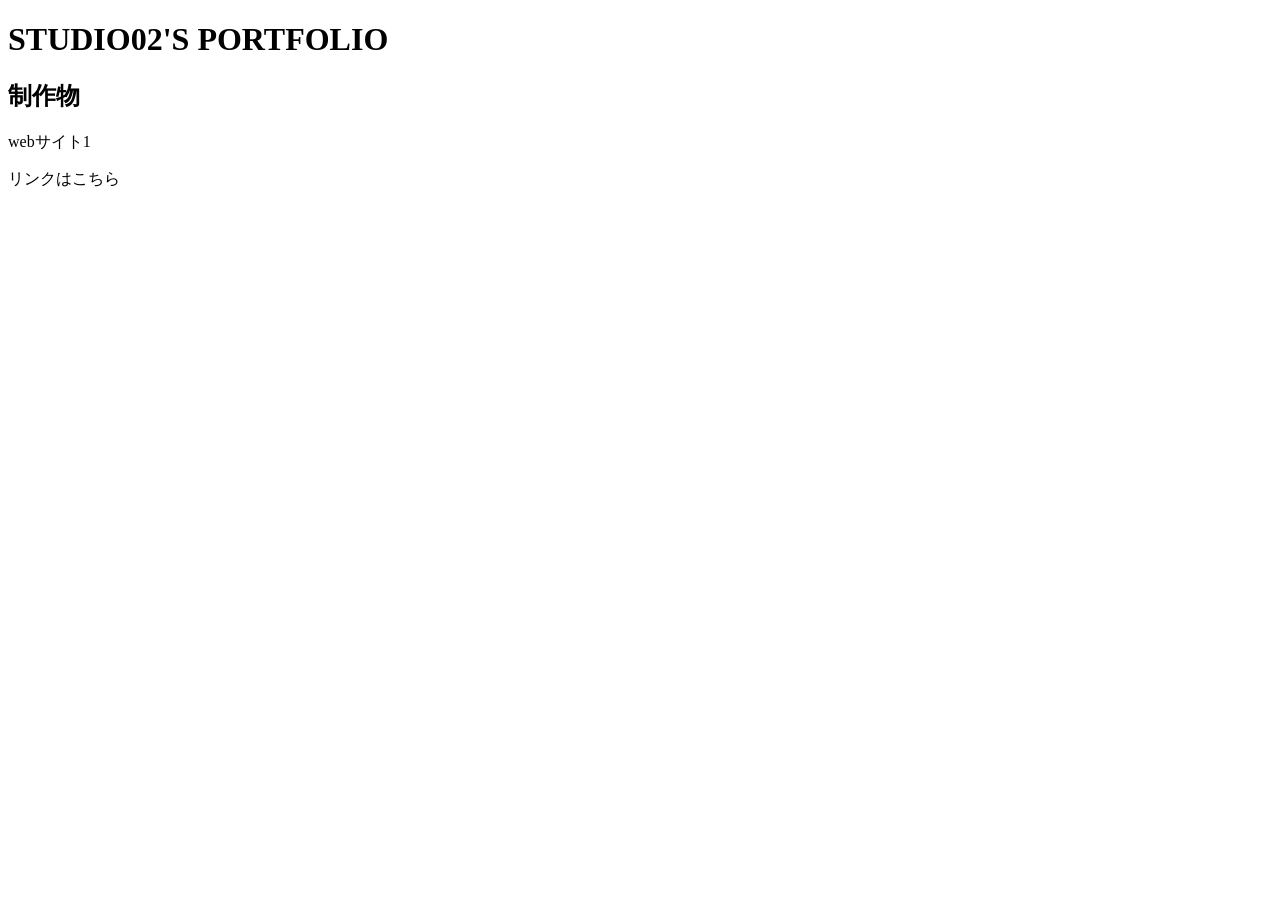
==== index.html @ 2d39c06c "firstコミット" ====
<!DOCTYPE html>
<html lang="ja">
<head>
    <meta charset="UTF-8">
    <meta name="portfolio" content="width=device-width, initial-scale=1.0">
    <title>STUDIO02'S PORTFOLIO</title>
    <meta name="description" content="ポートフォリオのサイト">
</head>
<body>
    <header>
        <h1>STUDIO02'S PORTFOLIO</h1>
    </header>

    <main>
        <section>
            <h2>制作物</h2>
            <p>webサイト1</p>
            リンクはこちら
        </section>
    </main>
</body>
</html>
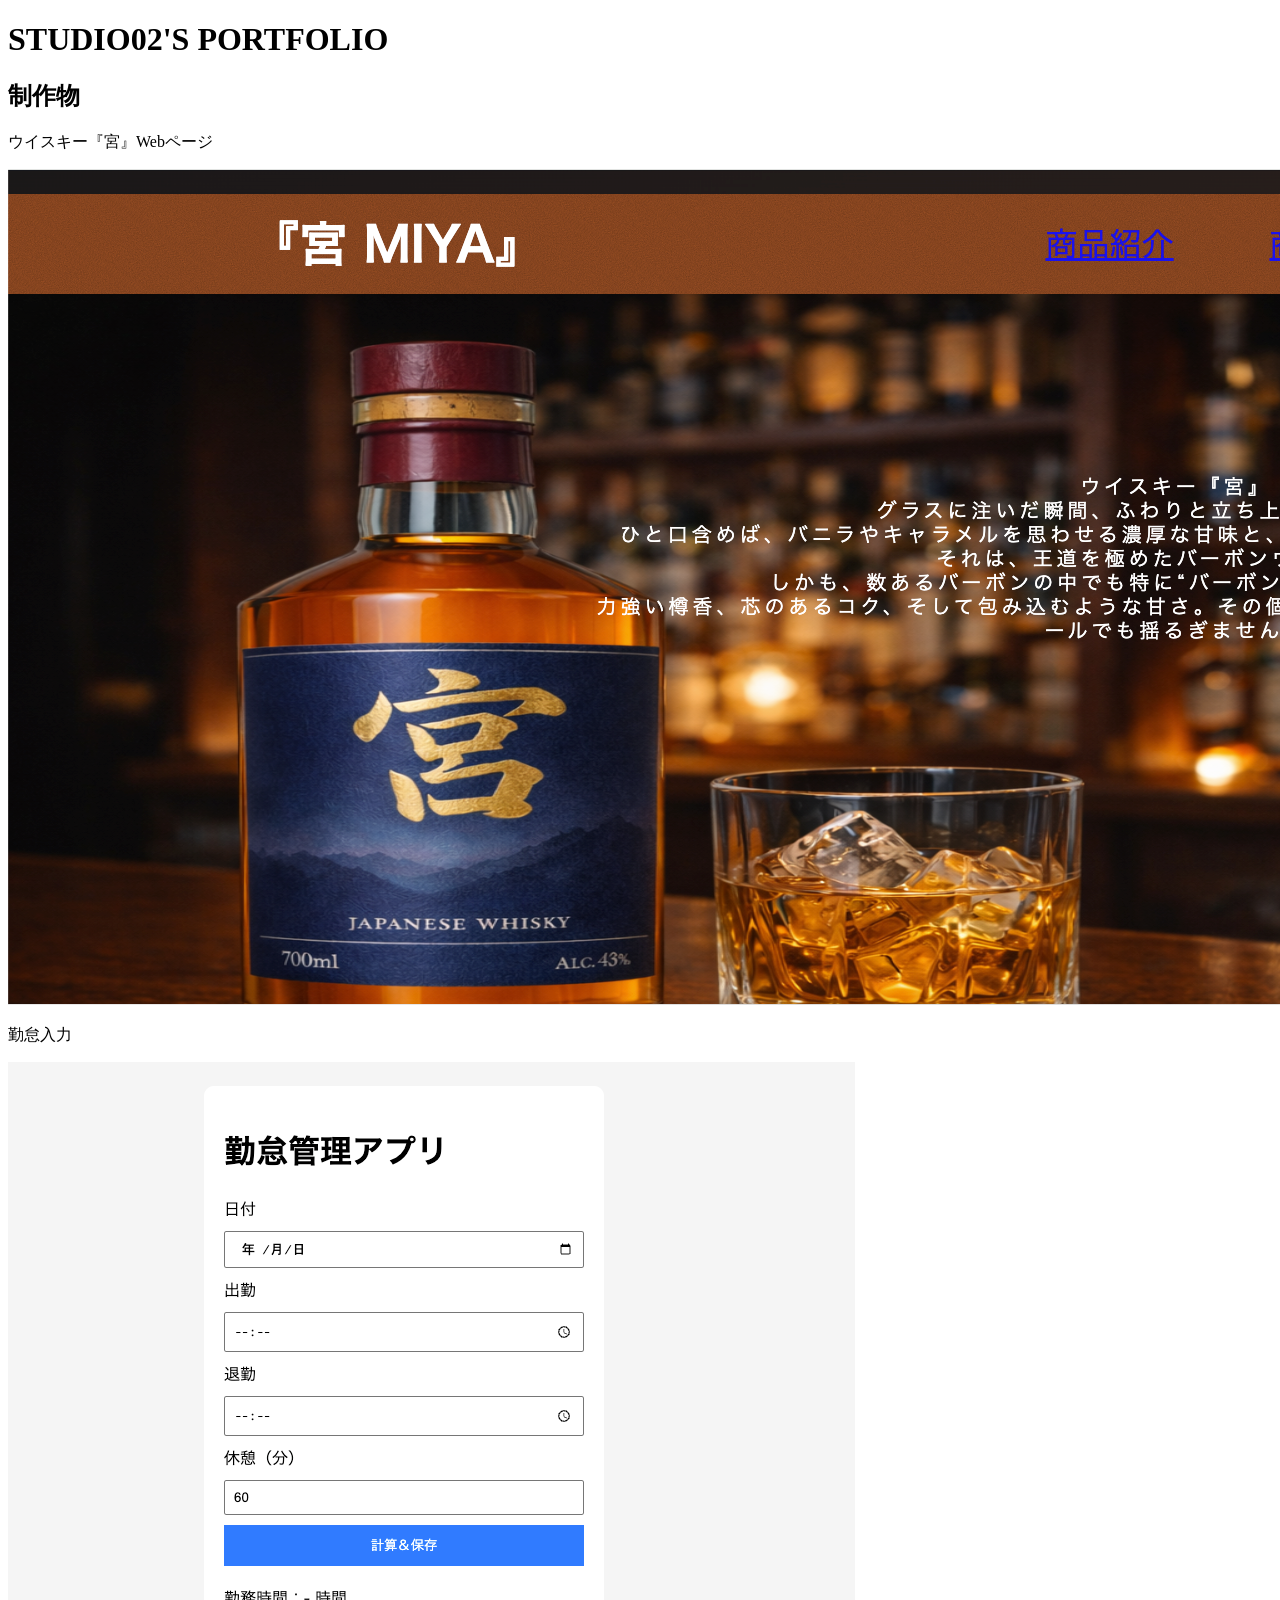
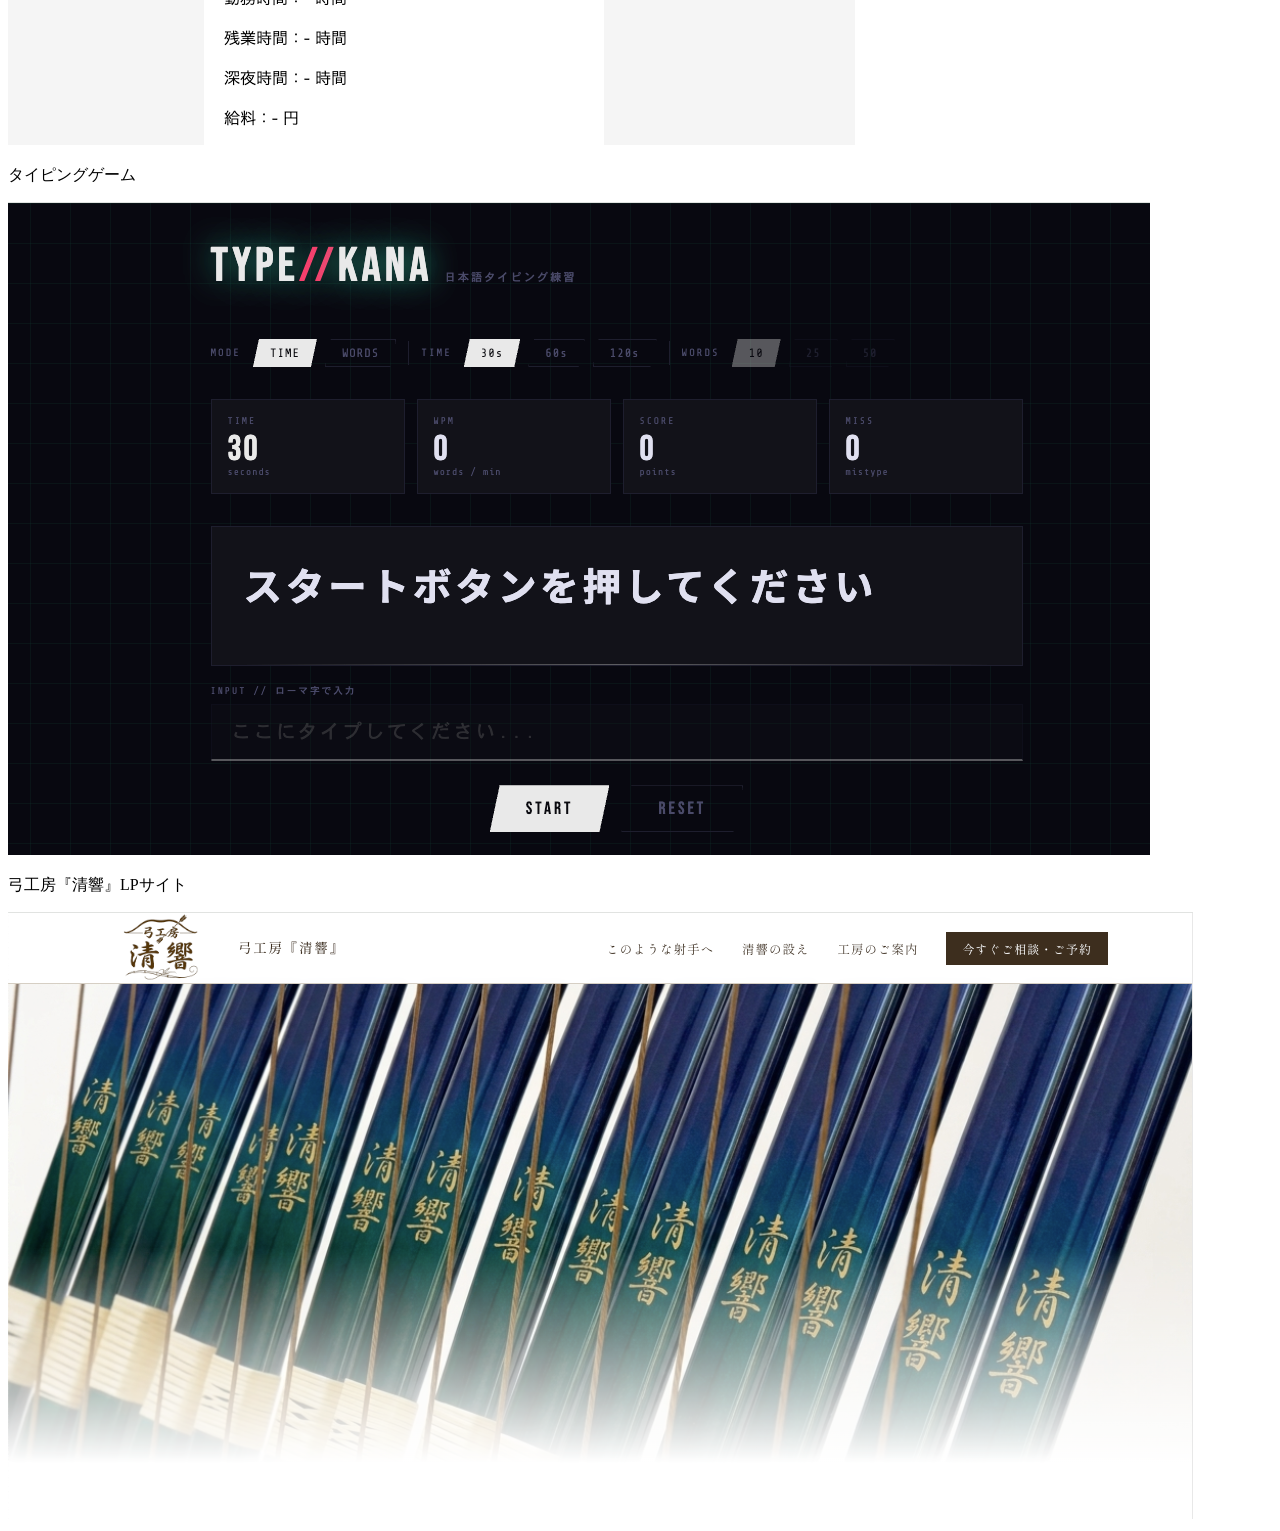
==== commit 7530e477: "2回目のコミット_サムネイルの追加" ====
--- a/index.html
+++ b/index.html
@@ -14,8 +14,17 @@
     <main>
         <section>
             <h2>制作物</h2>
-            <p>webサイト1</p>
-            リンクはこちら
+            <p>ウイスキー『宮』Webページ</p>
+            <a href="https://yoshida9029.github.io/miyawebpage/"><img src="img/miya_hp.png" alt="ウイスキーサイトのサムネイル"></a>
+
+            <p>勤怠入力</p>
+            <a href="https://yoshida9029.github.io/Attendance_check/"><img src="img/Attendance_check.png" alt="勤怠入力サイトのサムネイル"></a>
+
+            <p>タイピングゲーム</p>
+            <a href="https://yoshida9029.github.io/typing_app/"><img src="img/typing_app.png" alt="タイピングゲームのサムネイル"></a>
+
+            <p>弓工房『清響』LPサイト</p>
+            <a href="https://yoshida9029.github.io/yumikoubou_lp/"><img src="img/yumikoubou_lp.png" alt="弓工房のサムネイル"></a>
         </section>
     </main>
 </body>
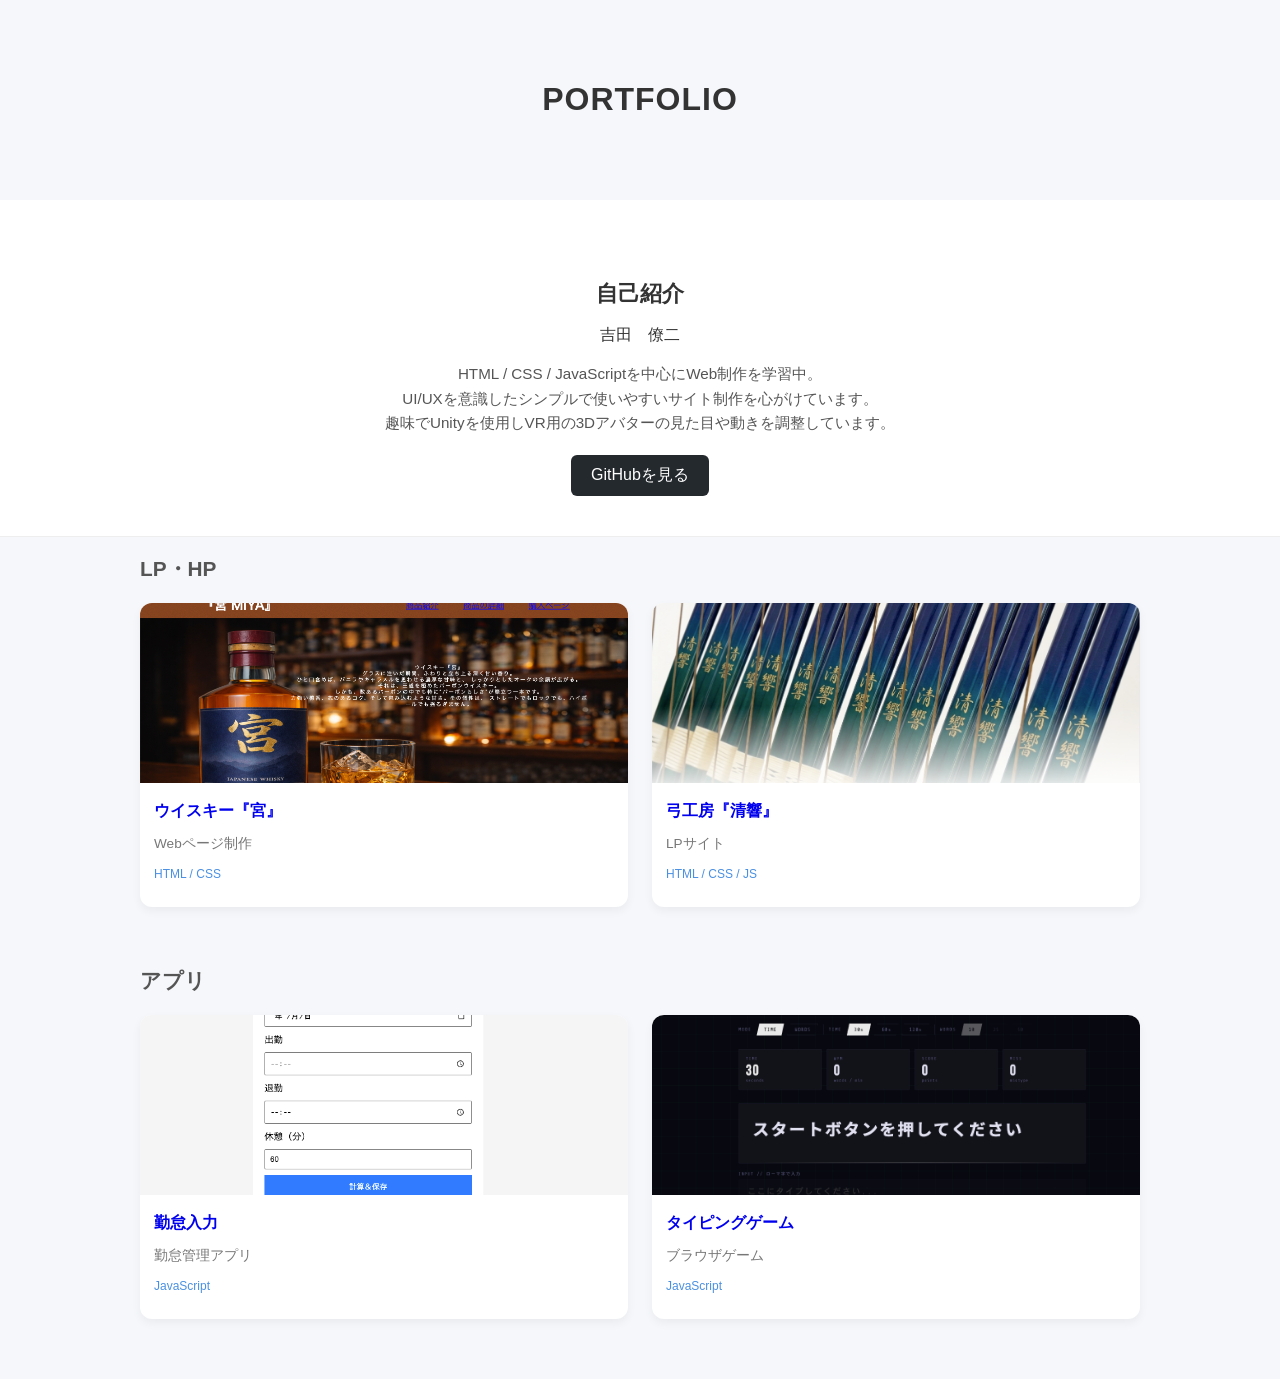
==== commit 3ad7e707: "3回目のコミット_ベースの完成" ====
--- a/index.html
+++ b/index.html
@@ -2,30 +2,103 @@
 <html lang="ja">
 <head>
     <meta charset="UTF-8">
-    <meta name="portfolio" content="width=device-width, initial-scale=1.0">
-    <title>STUDIO02'S PORTFOLIO</title>
+    <meta name="viewport" content="width=device-width, initial-scale=1.0">
+    <title>PORTFOLIO</title>
     <meta name="description" content="ポートフォリオのサイト">
+    <link rel="stylesheet" href="css/style.css">
 </head>
+
 <body>
-    <header>
-        <h1>STUDIO02'S PORTFOLIO</h1>
-    </header>
 
-    <main>
-        <section>
-            <h2>制作物</h2>
-            <p>ウイスキー『宮』Webページ</p>
-            <a href="https://yoshida9029.github.io/miyawebpage/"><img src="img/miya_hp.png" alt="ウイスキーサイトのサムネイル"></a>
+<header class="header">
+    <h1>PORTFOLIO</h1>
+</header>
 
-            <p>勤怠入力</p>
-            <a href="https://yoshida9029.github.io/Attendance_check/"><img src="img/Attendance_check.png" alt="勤怠入力サイトのサムネイル"></a>
+<main class="main">
 
-            <p>タイピングゲーム</p>
-            <a href="https://yoshida9029.github.io/typing_app/"><img src="img/typing_app.png" alt="タイピングゲームのサムネイル"></a>
+    <section class="about">
+    <div class="about__inner">
+        <h2>自己紹介</h2>
+        <p class="name">吉田　僚二</p>
+        <p class="about__text">
+            HTML / CSS / JavaScriptを中心にWeb制作を学習中。<br>
+            UI/UXを意識したシンプルで使いやすいサイト制作を心がけています。<br>
+            趣味でUnityを使用しVR用の3Dアバターの見た目や動きを調整しています。
+        </p>
 
-            <p>弓工房『清響』LPサイト</p>
-            <a href="https://yoshida9029.github.io/yumikoubou_lp/"><img src="img/yumikoubou_lp.png" alt="弓工房のサムネイル"></a>
-        </section>
-    </main>
+        <a href="https://github.com/yoshida9029" target="_blank" class="github">
+            GitHubを見る 
+        </a>
+    </div>
+</section>
+
+    <!-- LP・HP -->
+    <section class="works">
+        <h2>LP・HP</h2>
+
+        <div class="grid">
+
+            <a href="https://yoshida9029.github.io/miyawebpage/" target="_blank" class="card">
+                <div class="card__img">
+                    <img src="img/miya_hp.png" alt="">
+                    <span class="overlay">View</span>
+                </div>
+                <div class="card__body">
+                    <h3>ウイスキー『宮』</h3>
+                    <p class="desc">Webページ制作</p>
+                    <p class="tag">HTML / CSS</p>
+                </div>
+            </a>
+
+            <a href="https://yoshida9029.github.io/yumikoubou_lp/" target="_blank" class="card">
+                <div class="card__img">
+                    <img src="img/yumikoubou_lp.png" alt="">
+                    <span class="overlay">View</span>
+                </div>
+                <div class="card__body">
+                    <h3>弓工房『清響』</h3>
+                    <p class="desc">LPサイト</p>
+                    <p class="tag">HTML / CSS / JS</p>
+                </div>
+            </a>
+
+        </div>
+    </section>
+
+    <!-- アプリ -->
+    <section class="works">
+        <h2>アプリ</h2>
+
+        <div class="grid">
+
+            <a href="https://yoshida9029.github.io/Attendance_check/" target="_blank" class="card">
+                <div class="card__img">
+                    <img src="img/Attendance_check.png" alt="">
+                    <span class="overlay">View</span>
+                </div>
+                <div class="card__body">
+                    <h3>勤怠入力</h3>
+                    <p class="desc">勤怠管理アプリ</p>
+                    <p class="tag">JavaScript</p>
+                </div>
+            </a>
+
+            <a href="https://yoshida9029.github.io/typing_app/" target="_blank" class="card">
+                <div class="card__img">
+                    <img src="img/typing_app.png" alt="">
+                    <span class="overlay">View</span>
+                </div>
+                <div class="card__body">
+                    <h3>タイピングゲーム</h3>
+                    <p class="desc">ブラウザゲーム</p>
+                    <p class="tag">JavaScript</p>
+                </div>
+            </a>
+
+        </div>
+    </section>
+
+</main>
+
 </body>
 </html>
--- a/css/style.css
+++ b/css/style.css
@@ -0,0 +1,138 @@
+@charset "UTF-8";
+body {
+  margin: 0;
+  font-family: sans-serif;
+  background: #f5f7fa;
+  color: #333;
+}
+
+/* ヘッダー */
+.header {
+  text-align: center;
+  padding: 60px 20px;
+}
+.header h1 {
+  font-size: 2rem;
+  letter-spacing: 1px;
+}
+
+/* セクション */
+.about {
+  padding: 60px 20px 40px;
+  background: #fff;
+  border-bottom: 1px solid #eee;
+}
+
+.about__inner {
+  max-width: 800px;
+  margin: 0 auto;
+  text-align: center;
+}
+
+.about h2 {
+  margin-bottom: 10px;
+  font-size: 1.4rem;
+}
+
+.about__text {
+  font-size: 0.95rem;
+  color: #555;
+  margin-bottom: 20px;
+  line-height: 1.6;
+}
+
+/* GitHubボタン */
+.github {
+  display: inline-block;
+  padding: 10px 20px;
+  background: #24292e;
+  color: #fff;
+  text-decoration: none;
+  border-radius: 6px;
+  transition: 0.3s;
+}
+
+.github:hover {
+  background: #444;
+}
+
+.works {
+  max-width: 1000px;
+  margin: 0 auto 60px;
+  padding: 0 20px;
+}
+.works h2 {
+  margin-bottom: 20px;
+  font-size: 1.3rem;
+  color: #555;
+}
+
+/* グリッド */
+.grid {
+  display: grid;
+  grid-template-columns: repeat(auto-fit, minmax(250px, 1fr));
+  gap: 24px;
+}
+
+/* カード */
+.card {
+  display: block;
+  text-decoration: none;
+  background: #fff;
+  border-radius: 12px;
+  overflow: hidden;
+  transition: 0.3s;
+  box-shadow: 0 4px 10px rgba(0, 0, 0, 0.05);
+}
+
+/* 画像 */
+.card__img {
+  position: relative;
+}
+.card__img img {
+  width: 100%;
+  height: 180px;
+  -o-object-fit: cover;
+     object-fit: cover;
+}
+
+/* overlay */
+.overlay {
+  position: absolute;
+  inset: 0;
+  background: rgba(0, 0, 0, 0.4);
+  color: #fff;
+  display: flex;
+  justify-content: center;
+  align-items: center;
+  font-size: 1.1rem;
+  opacity: 0;
+  transition: 0.3s;
+}
+
+/* テキスト */
+.card__body {
+  padding: 14px;
+}
+.card__body h3 {
+  margin: 0 0 6px;
+  font-size: 1rem;
+}
+.card__body .desc {
+  font-size: 0.85rem;
+  color: #777;
+}
+.card__body .tag {
+  font-size: 0.75rem;
+  margin-top: 6px;
+  color: #4a90e2;
+}
+
+/* hover */
+.card:hover {
+  transform: translateY(-5px);
+  box-shadow: 0 10px 25px rgba(0, 0, 0, 0.1);
+}
+.card:hover .overlay {
+  opacity: 1;
+}/*# sourceMappingURL=style.css.map */
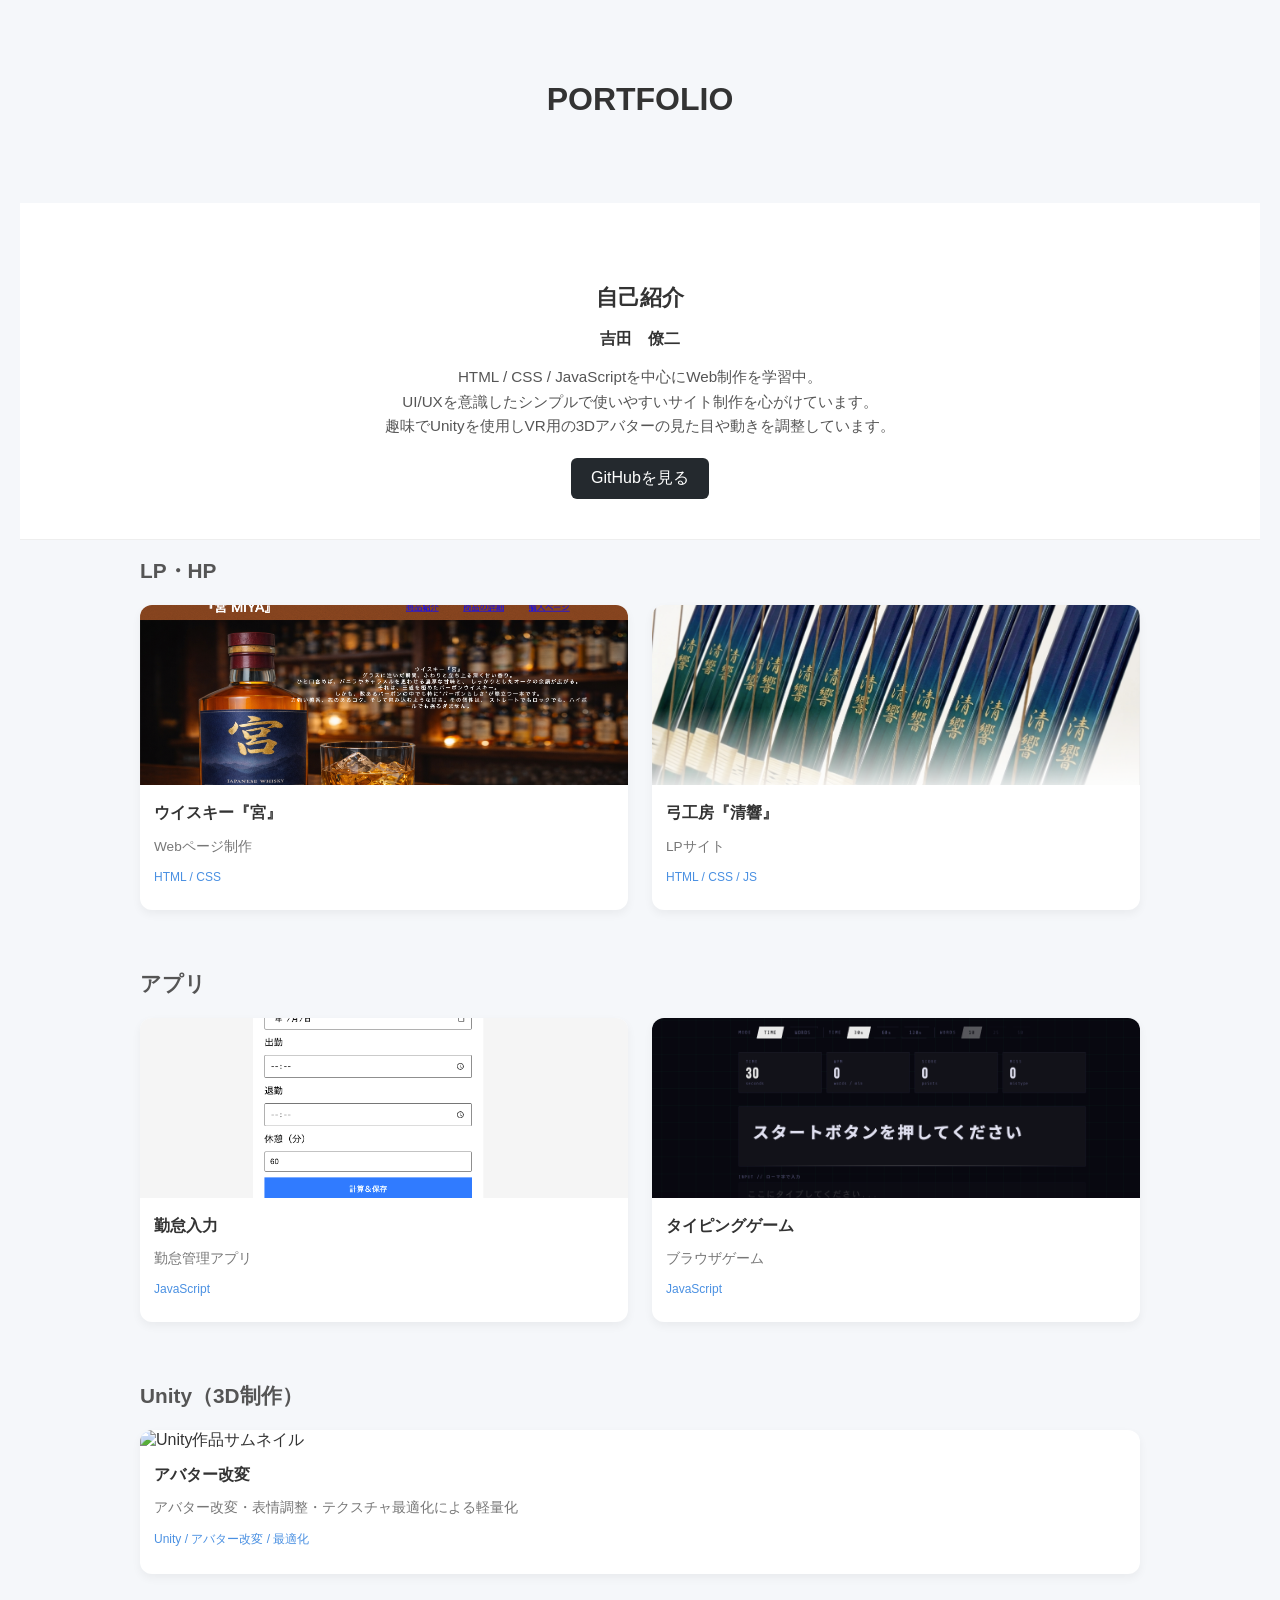
==== commit ce76c6bf: "3回目のコミット_Unityページ追加" ====
--- a/index.html
+++ b/index.html
@@ -16,21 +16,22 @@
 
 <main class="main">
 
+    <!-- 自己紹介 -->
     <section class="about">
-    <div class="about__inner">
-        <h2>自己紹介</h2>
-        <p class="name">吉田　僚二</p>
-        <p class="about__text">
-            HTML / CSS / JavaScriptを中心にWeb制作を学習中。<br>
-            UI/UXを意識したシンプルで使いやすいサイト制作を心がけています。<br>
-            趣味でUnityを使用しVR用の3Dアバターの見た目や動きを調整しています。
-        </p>
+        <div class="about__inner">
+            <h2>自己紹介</h2>
+            <p class="name">吉田　僚二</p>
+            <p class="about__text">
+                HTML / CSS / JavaScriptを中心にWeb制作を学習中。<br>
+                UI/UXを意識したシンプルで使いやすいサイト制作を心がけています。<br>
+                趣味でUnityを使用しVR用の3Dアバターの見た目や動きを調整しています。
+            </p>
 
-        <a href="https://github.com/yoshida9029" target="_blank" class="github">
-            GitHubを見る 
-        </a>
-    </div>
-</section>
+            <a href="https://github.com/yoshida9029" target="_blank" class="github">
+                GitHubを見る 
+            </a>
+        </div>
+    </section>
 
     <!-- LP・HP -->
     <section class="works">
@@ -41,7 +42,7 @@
             <a href="https://yoshida9029.github.io/miyawebpage/" target="_blank" class="card">
                 <div class="card__img">
                     <img src="img/miya_hp.png" alt="">
-                    <span class="overlay">View</span>
+                    <span class="overlay">ウイスキーの紹介HP</span>
                 </div>
                 <div class="card__body">
                     <h3>ウイスキー『宮』</h3>
@@ -53,7 +54,7 @@
             <a href="https://yoshida9029.github.io/yumikoubou_lp/" target="_blank" class="card">
                 <div class="card__img">
                     <img src="img/yumikoubou_lp.png" alt="">
-                    <span class="overlay">View</span>
+                    <span class="overlay">和弓のLPサイト</span>
                 </div>
                 <div class="card__body">
                     <h3>弓工房『清響』</h3>
@@ -74,7 +75,7 @@
             <a href="https://yoshida9029.github.io/Attendance_check/" target="_blank" class="card">
                 <div class="card__img">
                     <img src="img/Attendance_check.png" alt="">
-                    <span class="overlay">View</span>
+                    <span class="overlay">勤怠管理アプリ</span>
                 </div>
                 <div class="card__body">
                     <h3>勤怠入力</h3>
@@ -86,7 +87,7 @@
             <a href="https://yoshida9029.github.io/typing_app/" target="_blank" class="card">
                 <div class="card__img">
                     <img src="img/typing_app.png" alt="">
-                    <span class="overlay">View</span>
+                    <span class="overlay">タイピングゲーム</span>
                 </div>
                 <div class="card__body">
                     <h3>タイピングゲーム</h3>
@@ -98,6 +99,32 @@
         </div>
     </section>
 
+    <!-- Unity（新規追加） -->
+    <section class="works">
+        <h2>Unity（3D制作）</h2>
+
+        <div class="grid">
+
+            <a href="unity.html" class="card">
+                <div class="card__img">
+                    <img src="img/unity_thumb.png" alt="Unity作品サムネイル">
+                    <span class="overlay">Detail</span>
+                </div>
+                <div class="card__body">
+                    <h3>アバター改変</h3>
+                    <p class="desc">
+                    アバター改変・表情調整・テクスチャ最適化による軽量化
+                    </p>
+
+                    <p class="tag">
+                    Unity / アバター改変 / 最適化
+                    </p>
+                </div>
+            </a>
+
+        </div>
+    </section>
+
 </main>
 
 </body>
--- a/css/style.css
+++ b/css/style.css
@@ -1,4 +1,7 @@
 @charset "UTF-8";
+/* ====================
+   共通（ベース）
+==================== */
 body {
   margin: 0;
   font-family: sans-serif;
@@ -6,17 +9,37 @@
   color: #333;
 }
 
-/* ヘッダー */
+a {
+  text-decoration: none;
+  color: inherit;
+}
+
+/* ====================
+   ヘッダー
+==================== */
 .header {
   text-align: center;
   padding: 60px 20px;
 }
 .header h1 {
+  margin-bottom: 5px;
   font-size: 2rem;
-  letter-spacing: 1px;
-}
-
-/* セクション */
+}
+.header .sub {
+  color: #777;
+  font-size: 0.9rem;
+}
+
+/* ====================
+   メイン
+==================== */
+.main {
+  padding: 20px;
+}
+
+/* ====================
+   About（自己紹介）
+==================== */
 .about {
   padding: 60px 20px 40px;
   background: #fff;
@@ -32,6 +55,11 @@
 .about h2 {
   margin-bottom: 10px;
   font-size: 1.4rem;
+}
+
+.name {
+  font-weight: bold;
+  margin-bottom: 10px;
 }
 
 .about__text {
@@ -41,13 +69,11 @@
   line-height: 1.6;
 }
 
-/* GitHubボタン */
 .github {
   display: inline-block;
   padding: 10px 20px;
   background: #24292e;
   color: #fff;
-  text-decoration: none;
   border-radius: 6px;
   transition: 0.3s;
 }
@@ -56,6 +82,9 @@
   background: #444;
 }
 
+/* ====================
+   作品（トップページ）
+==================== */
 .works {
   max-width: 1000px;
   margin: 0 auto 60px;
@@ -67,7 +96,6 @@
   color: #555;
 }
 
-/* グリッド */
 .grid {
   display: grid;
   grid-template-columns: repeat(auto-fit, minmax(250px, 1fr));
@@ -77,7 +105,6 @@
 /* カード */
 .card {
   display: block;
-  text-decoration: none;
   background: #fff;
   border-radius: 12px;
   overflow: hidden;
@@ -96,7 +123,7 @@
      object-fit: cover;
 }
 
-/* overlay */
+/* オーバーレイ */
 .overlay {
   position: absolute;
   inset: 0;
@@ -135,4 +162,79 @@
 }
 .card:hover .overlay {
   opacity: 1;
+}
+
+/* ====================
+   Unityページ
+==================== */
+.unity {
+  max-width: 900px;
+  margin: 0 auto;
+}
+
+/* 説明 */
+.unity .intro {
+  margin-bottom: 50px;
+  text-align: center;
+  line-height: 1.7;
+  color: #555;
+}
+
+/* Before / After */
+.compare {
+  display: flex;
+  gap: 20px;
+  margin-bottom: 15px;
+}
+
+.compare__item {
+  flex: 1;
+  text-align: center;
+}
+.compare__item img {
+  width: 100%;
+  border-radius: 12px;
+  background: #fff;
+  padding: 6px;
+  box-shadow: 0 4px 12px rgba(0, 0, 0, 0.06);
+}
+.compare__item p {
+  margin-top: 8px;
+  font-size: 0.85rem;
+  color: #777;
+}
+
+/* Unity専用説明 */
+.unity-desc {
+  margin-bottom: 50px;
+  font-size: 0.9rem;
+  color: #444;
+  text-align: center;
+  line-height: 1.6;
+}
+
+/* 戻るリンク */
+.back {
+  text-align: center;
+  margin-top: 60px;
+}
+.back a {
+  font-size: 0.9rem;
+  color: #4a90e2;
+  transition: 0.2s;
+}
+.back a:hover {
+  opacity: 0.7;
+}
+
+/* ====================
+   レスポンシブ
+==================== */
+@media (max-width: 600px) {
+  .header h1 {
+    font-size: 1.5rem;
+  }
+  .compare {
+    flex-direction: column;
+  }
 }/*# sourceMappingURL=style.css.map */
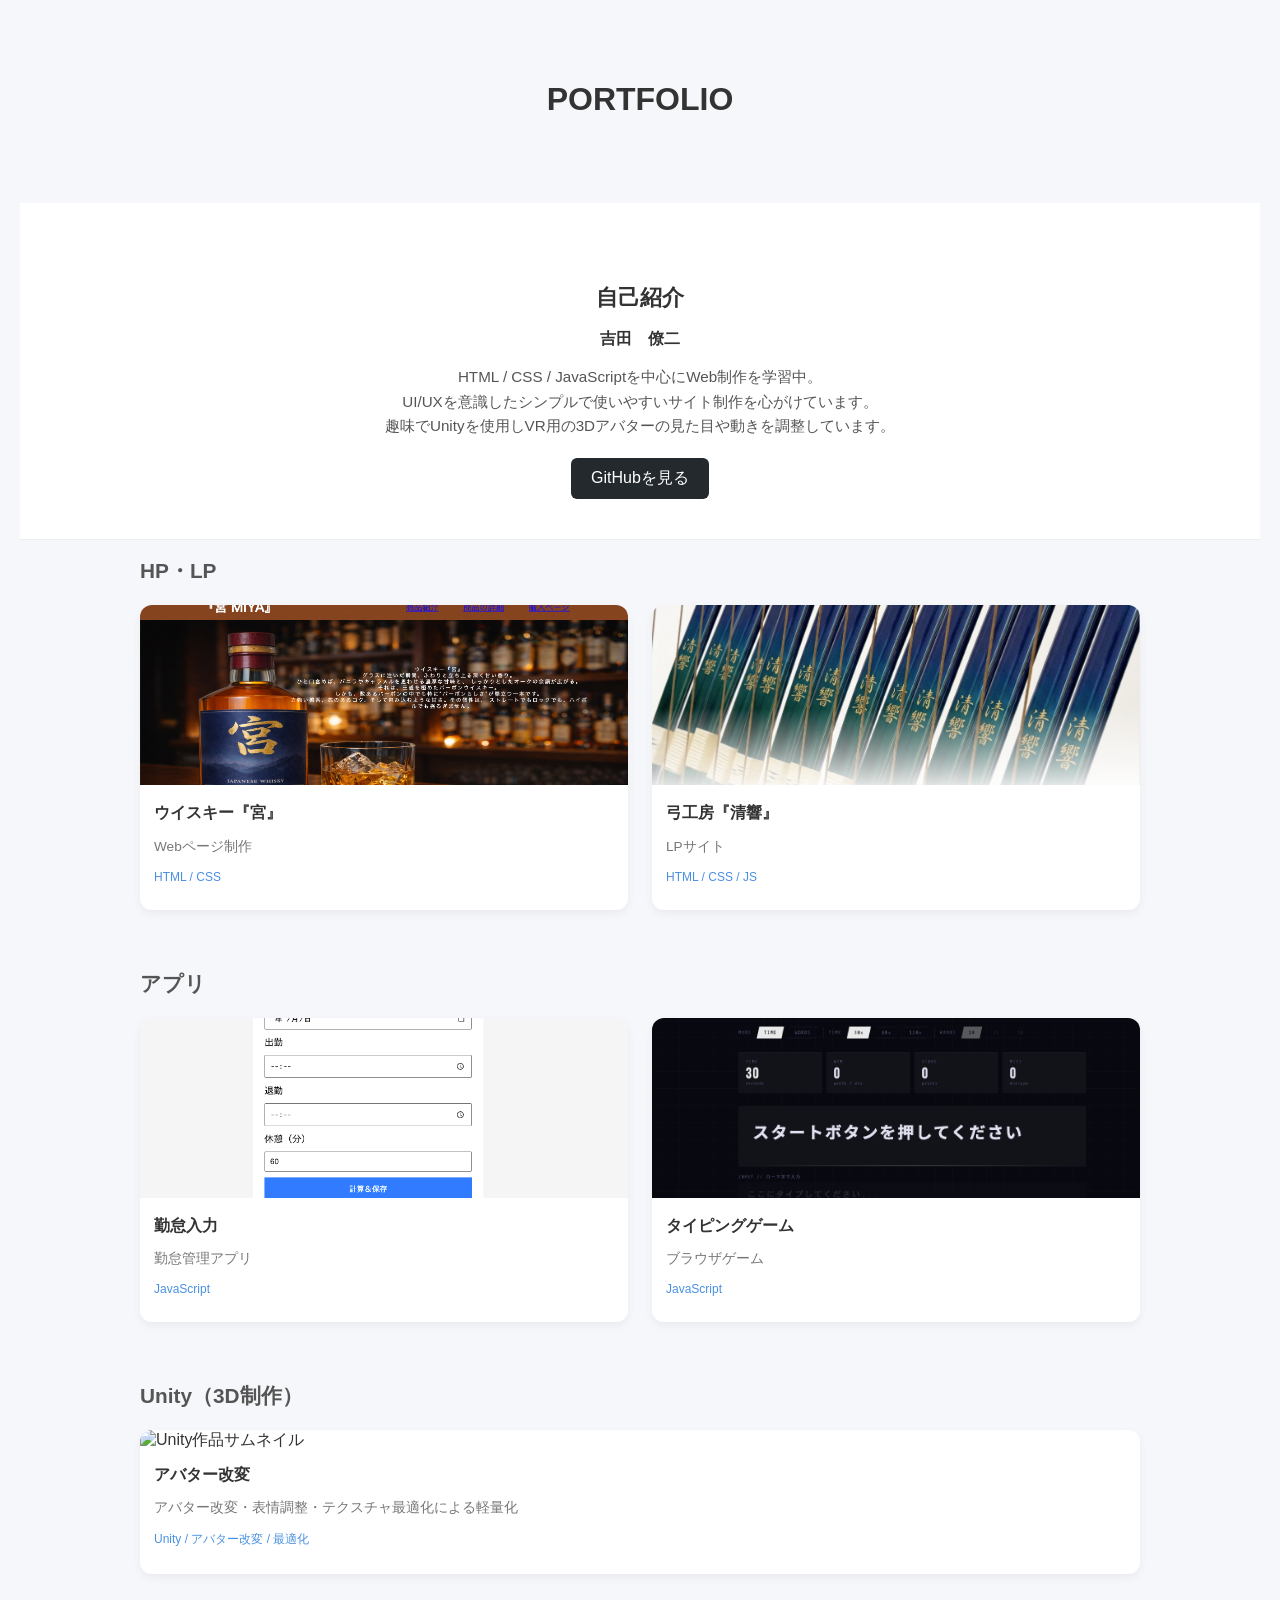
==== commit 6aedd1a8: "6回目のコミット_h２訂正" ====
--- a/index.html
+++ b/index.html
@@ -35,7 +35,7 @@
 
     <!-- LP・HP -->
     <section class="works">
-        <h2>LP・HP</h2>
+        <h2>HP・LP</h2>
 
         <div class="grid">
 
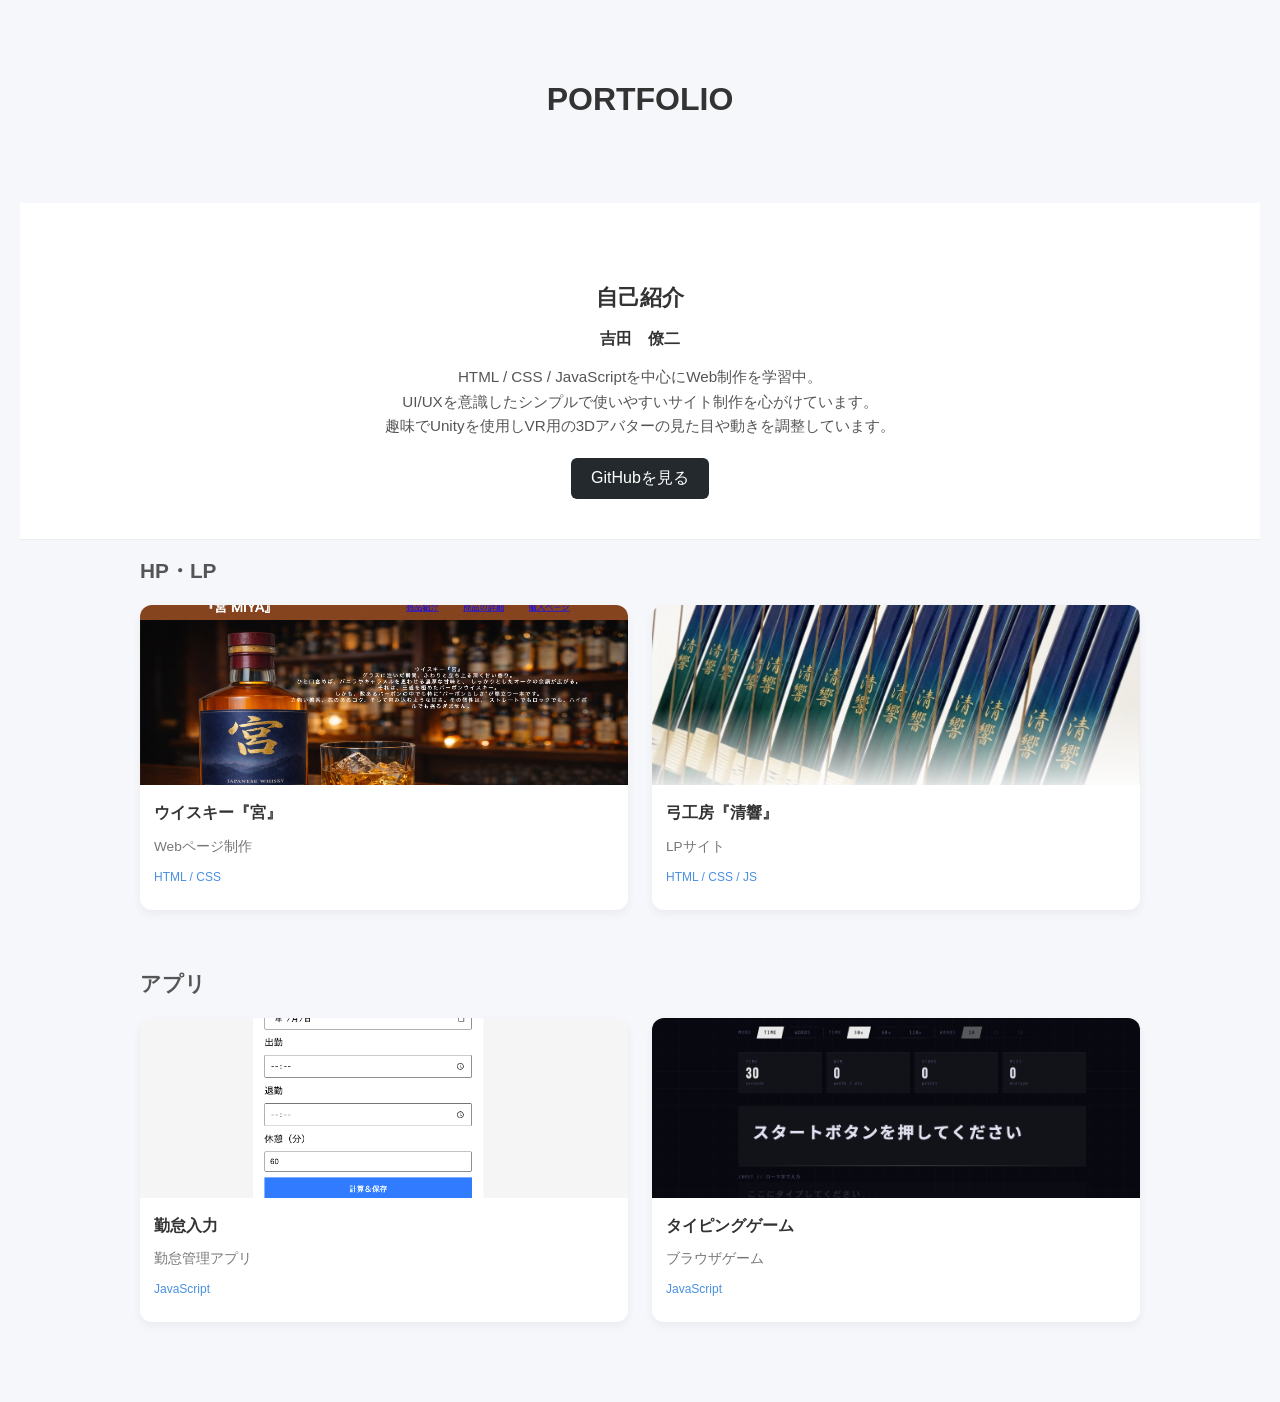
==== commit ba065c07: "7回目のコミット_Unityページ削除" ====
--- a/index.html
+++ b/index.html
@@ -99,30 +99,8 @@
         </div>
     </section>
 
-    <!-- Unity（新規追加） -->
-    <section class="works">
-        <h2>Unity（3D制作）</h2>
 
-        <div class="grid">
-
-            <a href="unity.html" class="card">
-                <div class="card__img">
-                    <img src="img/unity_thumb.png" alt="Unity作品サムネイル">
-                    <span class="overlay">Detail</span>
-                </div>
-                <div class="card__body">
-                    <h3>アバター改変</h3>
-                    <p class="desc">
-                    アバター改変・表情調整・テクスチャ最適化による軽量化
-                    </p>
-
-                    <p class="tag">
-                    Unity / アバター改変 / 最適化
-                    </p>
-                </div>
-            </a>
-
-        </div>
+        
     </section>
 
 </main>
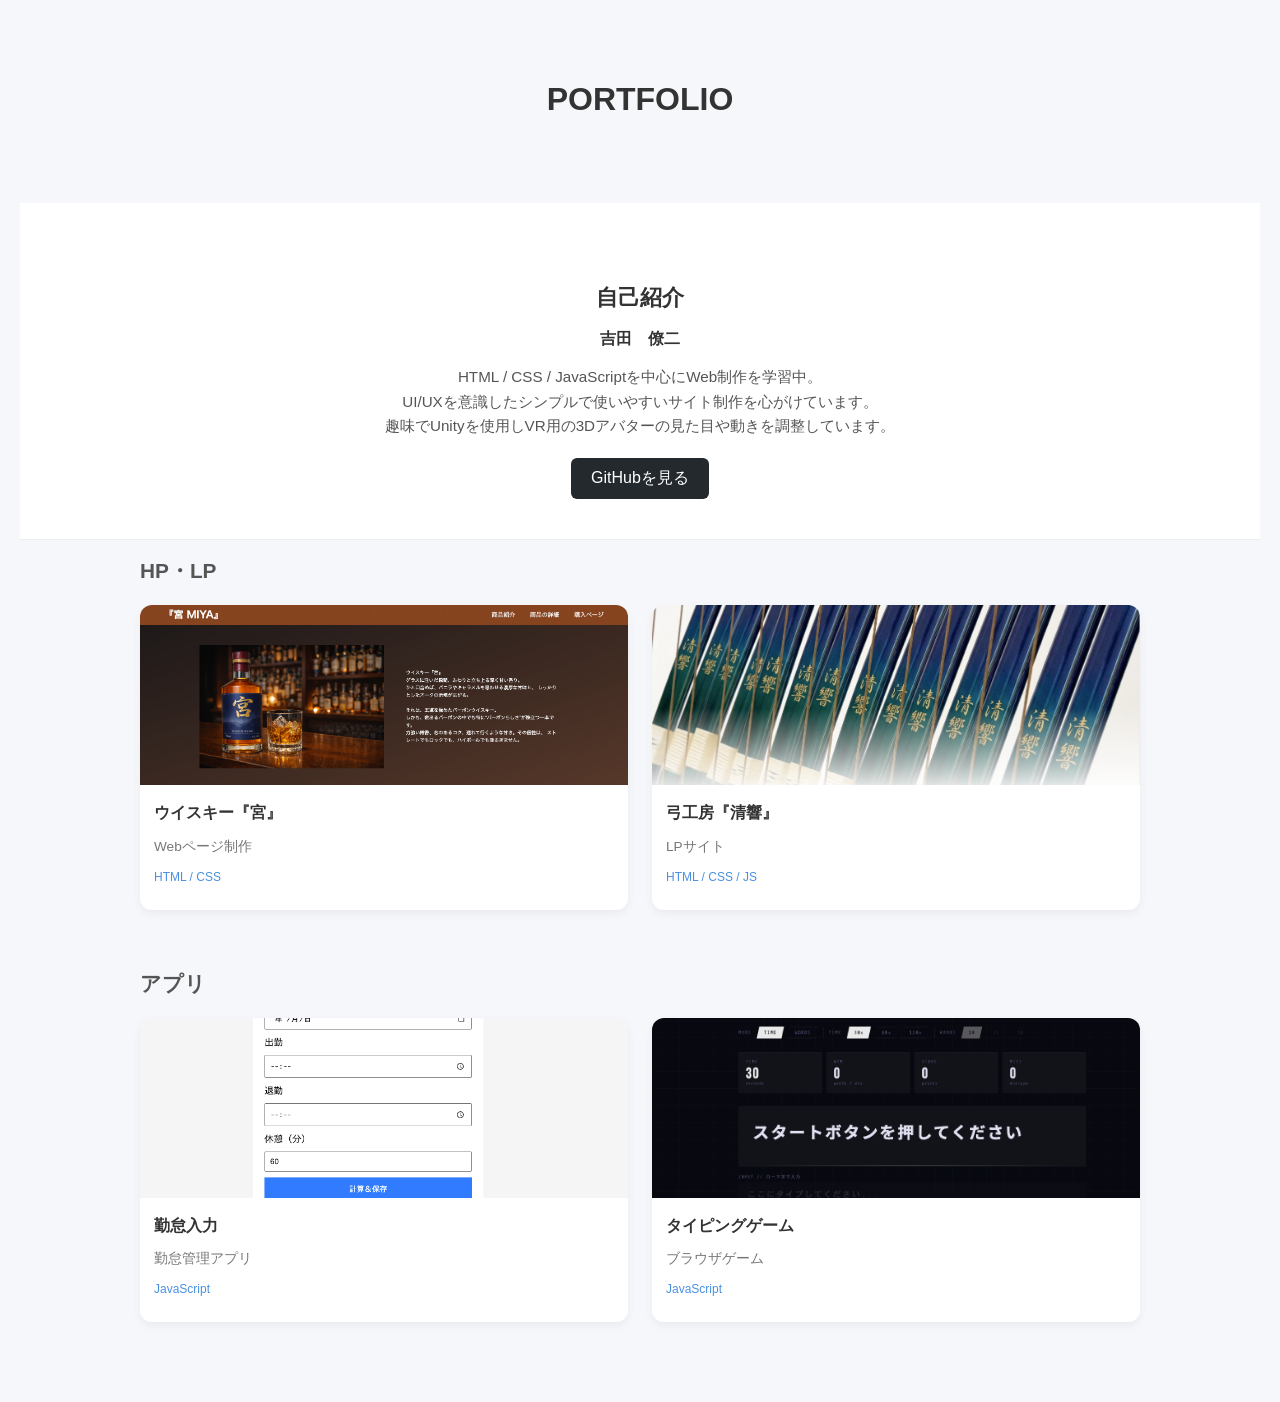
==== commit c79479b8: "8回目のコミットHPサムネ・ファビコン更新" ====
--- a/index.html
+++ b/index.html
@@ -6,6 +6,7 @@
     <title>PORTFOLIO</title>
     <meta name="description" content="ポートフォリオのサイト">
     <link rel="stylesheet" href="css/style.css">
+    <link rel="icon" href="./img/favicon.svg" type="image/svg+xml">
 </head>
 
 <body>
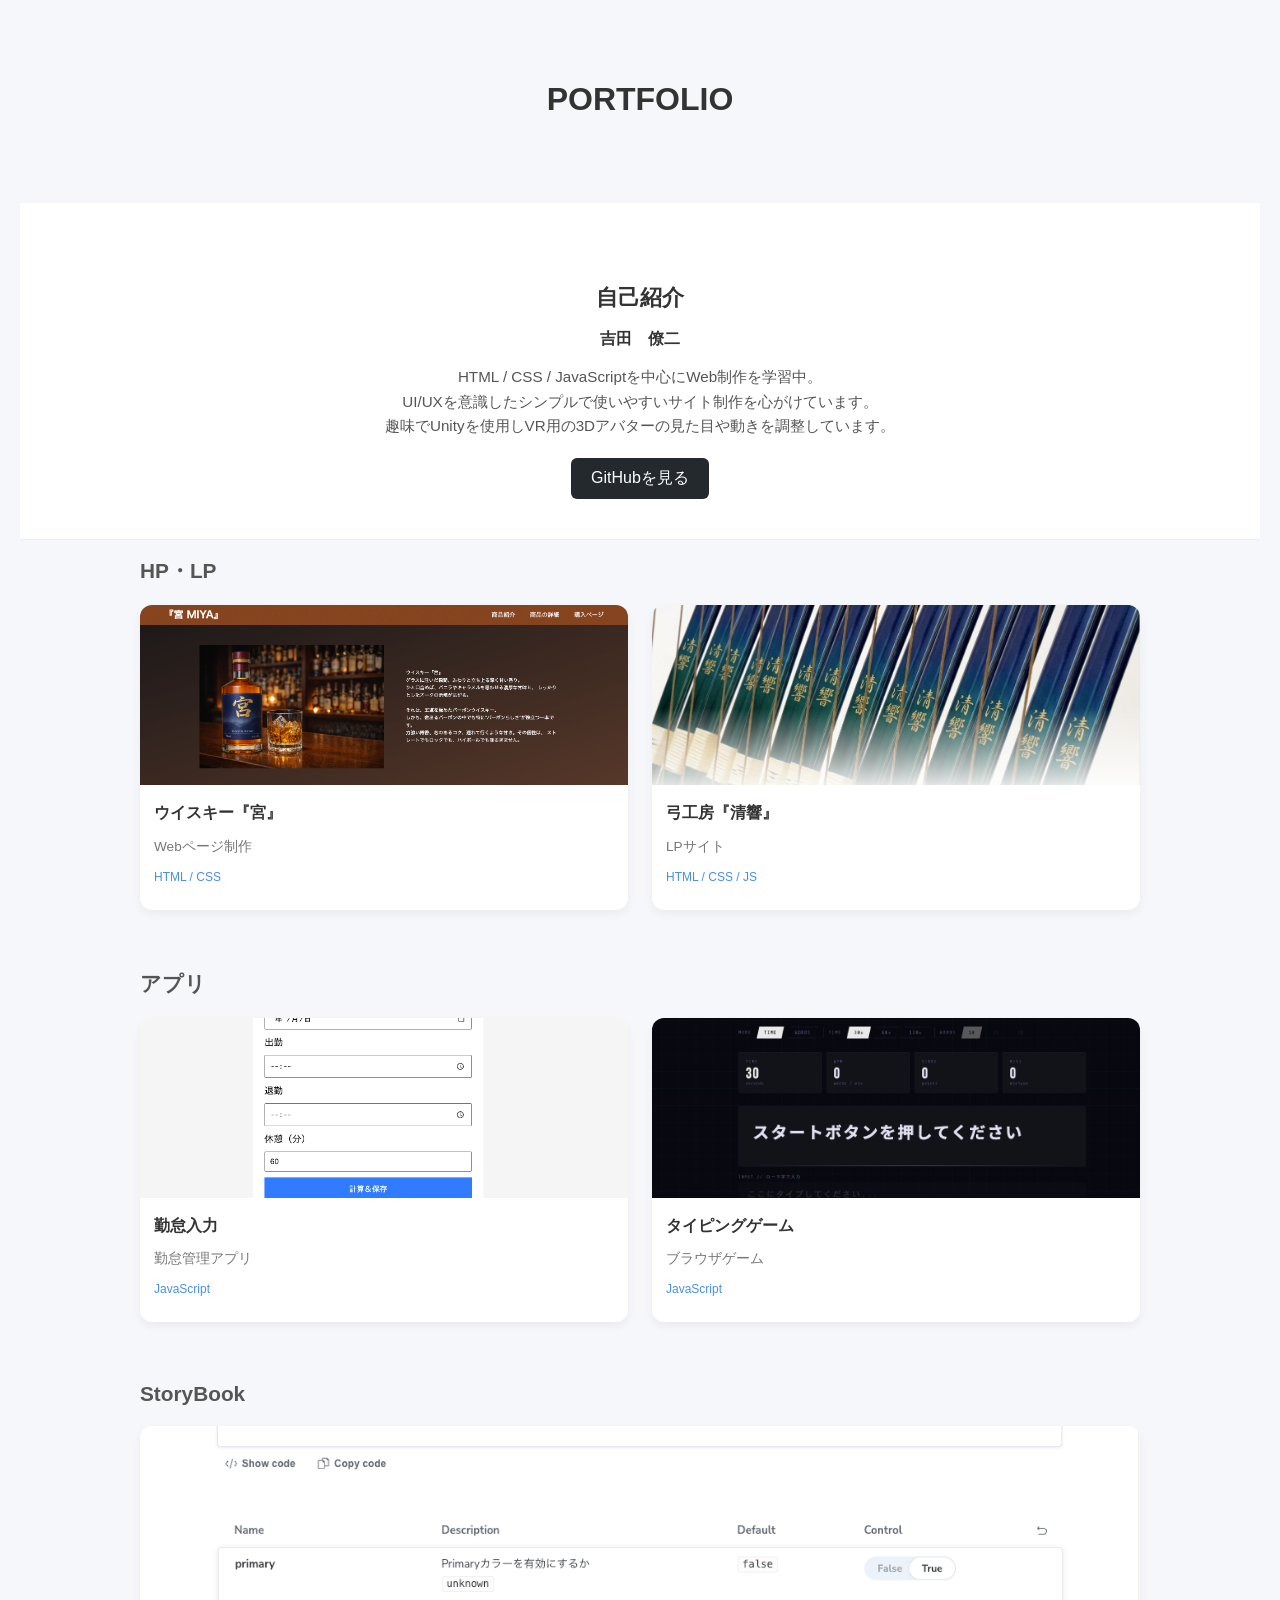
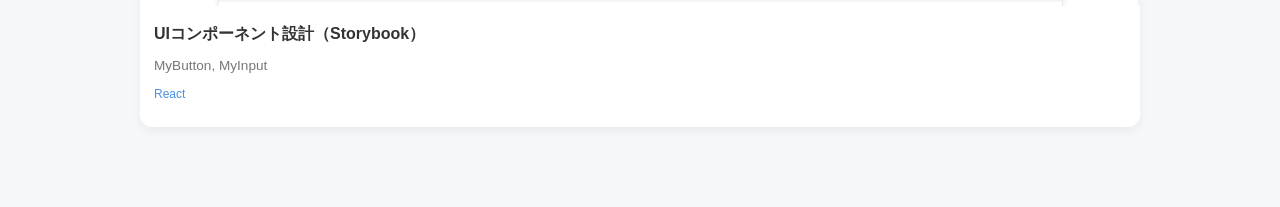
==== commit 6a95c4f2: "9回目のコミットStoryBookの追加" ====
--- a/index.html
+++ b/index.html
@@ -100,9 +100,28 @@
         </div>
     </section>
 
+<!-- StoryBook -->
 
-        
+        <section class="works">
+        <h2>StoryBook</h2>
+
+        <div class="grid">
+
+            <a href="https://yoshida9029.github.io/storybook_practices/?path=/docs/myapp-mybutton--docs" target="_blank" class="card">
+                <div class="card__img">
+                    <img src="img/StoryBook.png" alt="StoryBookの画像">
+                    <span class="overlay">StoryBook</span>
+                </div>
+                <div class="card__body">
+                    <h3>UIコンポーネント設計（Storybook）</h3>
+                    <p class="desc">MyButton, MyInput</p>
+                    <p class="tag">React</p>
+                </div>
+            </a>
+
+        </div>
     </section>
+
 
 </main>
 
